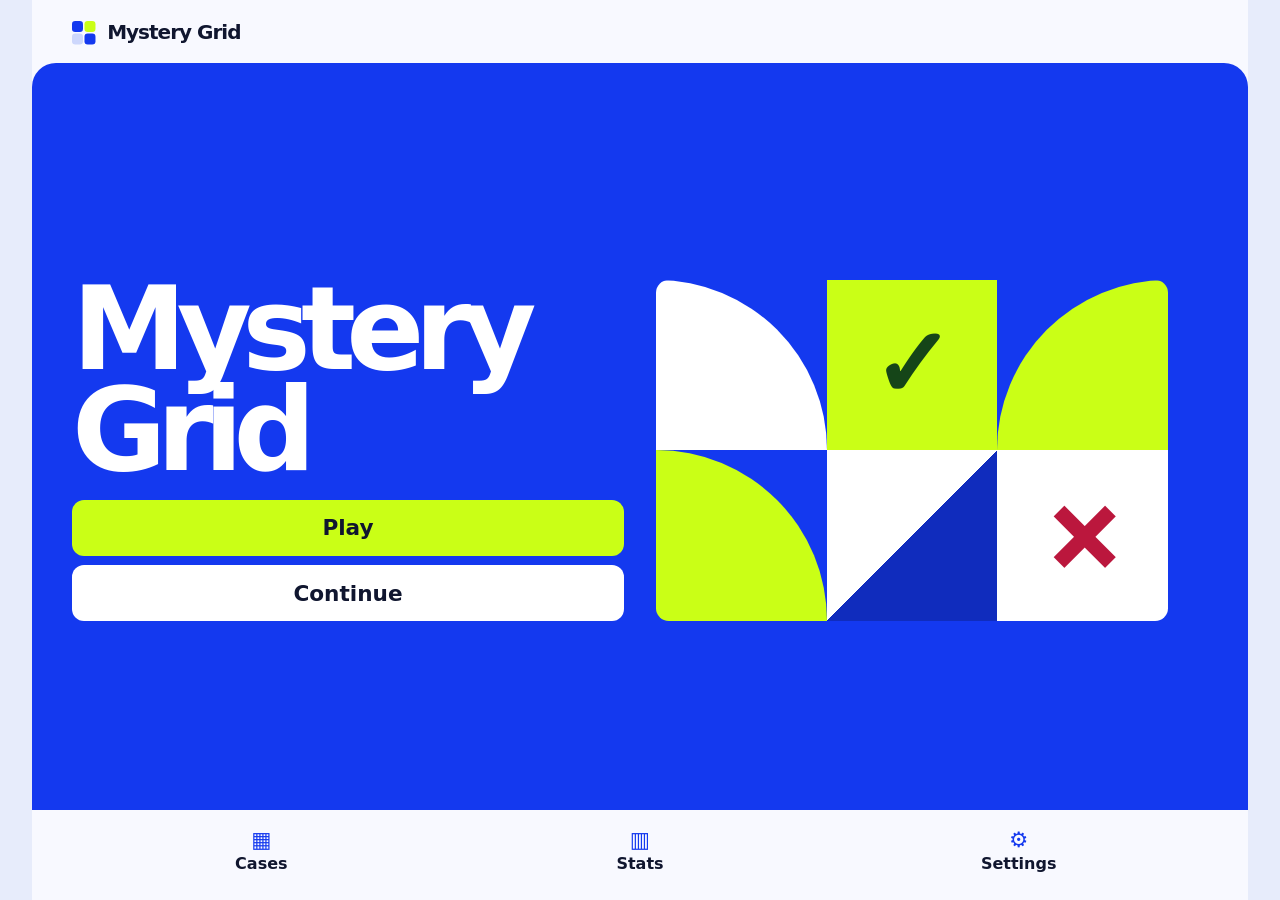
==== index.html @ cb3d14ed "Add layered witness evidence and cipher notes" ====
<!doctype html><html lang="en"><head><meta charset="utf-8"><meta name="viewport" content="width=device-width,initial-scale=1, viewport-fit=cover"><meta name="theme-color" content="#f8f9ff"><link rel="manifest" href="manifest.json"><title>Mystery Grid</title><link rel="stylesheet" href="arcade.css?v=4"></head><body><main>
<section id="home" class="screen home">
  <div class="wordmark"><span class="brand-mark" aria-hidden="true"></span>Mystery Grid</div>
  <div class="home-hero">
    <h1>Mystery<br>Grid</h1>
    <div class="puzzle-art" aria-hidden="true"><span></span><span>✓</span><span></span><span></span><span></span><span>×</span></div>
    <div class="home-actions">
      <button class="play-button" data-go="picker">Play</button>
      <button id="continue">Continue</button>
    </div>
  </div>
  <nav class="home-nav" aria-label="Main menu">
    <button data-go="picker"><span aria-hidden="true">▦</span>Cases</button>
    <button data-go="stats"><span aria-hidden="true">▥</span>Stats</button>
    <button data-go="settings"><span aria-hidden="true">⚙</span>Settings</button>
  </nav>
</section>
<section id="picker" class="screen" hidden><header><button data-go="home" aria-label="Back">←</button><h2 id="pickTitle">Choose a case</h2></header><div id="choices" role="group" aria-label="Difficulty"></div><select id="diff" hidden><option>Easy</option><option>Medium</option><option>Hard</option><option>Expert</option></select><p id="progress"></p><div id="levels"></div><div class="tools"><button id="prevPage" aria-label="Previous page">‹</button><span id="page"></span><button id="nextPage" aria-label="Next page">›</button></div><div class="tools"><input id="number" type="number" min="1" max="1000" value="1" aria-label="Case number"><button id="jump">Go to case</button></div></section>
<section id="play" class="screen workspace" hidden>
  <header><button data-go="picker" aria-label="Back to cases">←</button><h2 id="playTitle">Case</h2><span id="timer">00:00</span></header>
  <nav class="case-nav" aria-label="Case sections">
    <a href="#grid">Grid</a><a href="#evidence">Evidence</a><a href="#dossiers">Dossiers</a><a href="#notes">Notes</a><a href="#accusation">Accuse</a>
  </nav>
  <h3 id="caseTitle"></h3>
  <p id="story"></p>
  <div class="case-layout">
    <section id="grid" aria-labelledby="grid-title">
      <h3 id="grid-title">Logic grid</h3>
      <div id="boards" tabindex="0" role="region" aria-label="Scrollable logic grid"></div>
      <div class="tools grid-tools"><button id="smaller" aria-label="Decrease grid size">−</button><button id="larger" aria-label="Increase grid size">+</button><small>Swipe to explore</small></div>
      <p class="legend">✓ Confirmed · × Cannot be · • Unknown</p>
      <div class="tools grid-actions"><button id="undo">Undo</button><button id="hint">Hint</button><button id="reset">Reset</button></div>
      <p id="status" role="status"></p>
    </section>
    <section id="evidence" aria-labelledby="evidence-title">
      <h3 id="evidence-title">Evidence</h3>
      <p id="medical"></p>
      <p class="evidence-guide">Entries with the same case reference belong together on the grid.</p>
      <article class="evidence-card">
        <p id="evidence-number"></p>
        <p id="evidence-text" aria-live="polite"></p>
        <p id="decode-key" hidden>Cipher key: shift each letter back by three. D becomes A.</p>
        <button id="decode" hidden>Decode note</button>
        <label class="reviewed"><input id="reviewed" type="checkbox"> Mark as reviewed</label>
        <div class="tools"><button id="evidence-prev">Previous</button><button id="evidence-next">Next</button></div>
      </article>
    </section>
    <section id="dossiers"><h3>Case dossiers</h3><div id="roster"></div></section>
    <section id="notes"><h3>Detective notes</h3><textarea id="notepad" aria-label="Detective notes" placeholder="Write your deductions…"></textarea></section>
  </div>
  <section id="accusation">
    <h3>Final accusation</h3>
    <div id="accuse"></div>
    <button id="check" class="primary">Submit accusation</button>
    <p id="verdict" role="status"></p>
    <button id="next">Next case →</button>
  </section>
</section>
<section id="settings" class="screen" hidden><header><button data-go="home" aria-label="Back">←</button><h2>Settings</h2></header><label><input type="checkbox" id="auto"> Auto-elimination</label><p><button id="install" hidden>Install app</button></p></section><section id="stats" class="screen" hidden><header><button data-go="home" aria-label="Back">←</button><h2>Statistics</h2></header><div id="statBody"></div></section></main><script src="puzzles-v3.js"></script><script src="game-v4.js?v=4"></script></body></html>
---- arcade.css ----
:root {
  color-scheme: light;
  --blue: #1439ef;
  --lime: #caff16;
  --ink: #10162f;
  --muted: #505b76;
  --paper: #f8f9ff;
  --line: #bbc6e1;
  --pad: clamp(.75rem, 4vw, 2.5rem);
  font: 16px/1.45 system-ui, sans-serif;
  color: var(--ink);
  background: #e7ecfb;
}

* { box-sizing: border-box; }
[hidden] { display: none !important; }
body { margin: 0; }
main { max-width: 76rem; min-height: 100dvh; margin-inline: auto; background: var(--paper); }
.screen {
  min-height: 100dvh;
  padding: max(1rem, env(safe-area-inset-top))
    max(var(--pad), env(safe-area-inset-right))
    max(1rem, env(safe-area-inset-bottom))
    max(var(--pad), env(safe-area-inset-left));
}

h1, h2, h3 { line-height: 1.08; letter-spacing: -.045em; }
h2 { font-size: clamp(1.65rem, 5vw, 2.75rem); }
button, input, textarea, select { font: inherit; color: inherit; }
button, input[type="number"], textarea, select {
  min-height: 44px;
  padding: .5rem .75rem;
  border: 1px solid var(--line);
  border-radius: .75rem;
  background: white;
}
button { font-weight: 750; cursor: pointer; touch-action: manipulation; }
button:active { filter: brightness(.94); }
:focus-visible { outline: 3px solid #2542bd; outline-offset: 3px; }
@media (hover: hover) {
  button:hover { border-color: var(--blue); }
}

.home {
  display: flex;
  flex-direction: column;
  padding-inline: 0;
}
.wordmark {
  display: flex;
  align-items: center;
  gap: .65rem;
  padding: .15rem max(var(--pad), env(safe-area-inset-left)) .95rem;
  font-size: 1.25rem;
  font-weight: 850;
  letter-spacing: -.05em;
}
.brand-mark {
  width: .7rem;
  height: .7rem;
  margin: 0 .85rem .75rem 0;
  border-radius: .2rem;
  background: var(--blue);
  box-shadow: .78rem 0 var(--lime), 0 .78rem #cdd7fc, .78rem .78rem var(--blue);
}
.home-hero {
  display: grid;
  align-content: start;
  flex: 1;
  gap: clamp(.8rem, 3vw, 1.5rem);
  padding: clamp(1rem, 4vw, 3rem) max(var(--pad), env(safe-area-inset-right)) 1.25rem max(var(--pad), env(safe-area-inset-left));
  border-radius: 1.5rem 1.5rem 0 0;
  background: var(--blue);
  color: white;
}
.home h1 {
  margin: 0;
  font-size: clamp(3.65rem, 15vw, 8.5rem);
  line-height: .87;
  letter-spacing: -.085em;
}
.puzzle-art {
  display: grid;
  grid-template-columns: repeat(3, 1fr);
  width: 100%;
  max-width: 32rem;
  overflow: hidden;
  border-radius: .8rem;
}
.puzzle-art span {
  display: grid;
  place-items: center;
  aspect-ratio: 1;
  font-size: clamp(2.9rem, 13vw, 6rem);
  font-weight: 950;
  line-height: 1;
}
.puzzle-art span:nth-child(1) { background: white; border-start-end-radius: 100%; }
.puzzle-art span:nth-child(2) { background: var(--lime); color: #154518; }
.puzzle-art span:nth-child(3) { background: var(--lime); border-start-start-radius: 100%; }
.puzzle-art span:nth-child(4) { background: var(--lime); border-start-end-radius: 100%; }
.puzzle-art span:nth-child(5) { background: linear-gradient(135deg, white 50%, #102cbd 50%); }
.puzzle-art span:nth-child(6) { background: white; color: #bb173d; }
.home-actions { display: grid; gap: .6rem; }
.home-actions button {
  min-height: 56px;
  border: 0;
  color: var(--ink);
  font-size: 1.35rem;
}
.home-actions .play-button { background: var(--lime); }
.home-actions button:focus-visible { outline-color: white; }
.home-nav { display: grid; grid-template-columns: repeat(3, 1fr); padding: .6rem var(--pad) 0; }
.home-nav button { display: grid; place-items: center; gap: .1rem; border-color: transparent; background: transparent; }
.home-nav span { color: var(--blue); font-size: 1.35rem; line-height: 1; }

header { display: flex; align-items: center; gap: .7rem; margin-bottom: 1rem; }
header button { flex: 0 0 44px; padding: 0; font-size: 1.25rem; }
header h2 { flex: 1; margin: .35rem 0; overflow-wrap: anywhere; }
#timer { color: var(--muted); font-variant-numeric: tabular-nums; }
#choices, #levels { display: grid; grid-template-columns: repeat(4, minmax(0, 1fr)); gap: clamp(.3rem, 1.5vw, .7rem); }
#choices button { padding-inline: .15rem; font-size: clamp(.75rem, 3.6vw, 1rem); }
#choices small { display: none; }
#levels button {
  position: relative;
  overflow: hidden;
  min-height: clamp(3.5rem, 16vw, 6rem);
  padding-inline: .15rem;
  font-size: clamp(1.1rem, 5vw, 2.2rem);
  letter-spacing: -.05em;
}
#levels .solved::after {
  content: '✓';
  position: absolute;
  inset: auto 0 0 auto;
  padding-inline: .25rem;
  border-radius: .4rem 0 0;
  background: var(--lime);
  color: var(--ink);
  font-size: .75rem;
}
#choices [aria-pressed="true"], #levels .selected, .tabs .active, .primary {
  color: white;
  background: var(--blue);
  border-color: var(--blue);
}
.tools, .tabs { display: flex; align-items: center; gap: .5rem; margin-block: .75rem; }
.tools button, .tabs button { flex: 1; }
.tabs button, footer .tools button { padding-inline: .15rem; }
#page { min-width: 4.5rem; text-align: center; font-variant-numeric: tabular-nums; font-weight: 750; }
#number { width: 6rem; }
#progress, .legend, .tools small { color: var(--muted); }
#story, #medical, #statBody, #settings label {
  padding: 1rem;
  border-radius: .8rem;
  background: #e9eeff;
}
.roster { display: grid; grid-template-columns: repeat(auto-fit, minmax(5rem, 1fr)); gap: .5rem; }
.roster span { padding: .5rem; text-align: center; border: 1px solid var(--line); border-radius: .75rem; background: white; }
.roster .item { width: 3rem; height: 3rem; }
.roster small { display: block; overflow-wrap: anywhere; }
.primary { width: 100%; min-height: 54px; margin-top: .5rem; font-size: 1.1rem; }
.panel { min-height: 24vh; }
#boards {
  --cell: max(44px, calc((100vw - var(--pad) * 2 - 2px) / 7));
  overflow: auto;
  max-height: 57dvh;
  width: fit-content;
  max-width: 100%;
  border: 1px solid var(--ink);
  border-radius: .65rem;
  background: #e9eeff;
}
.triangle { border-collapse: separate; border-spacing: 0; width: max-content; }
.triangle td { width: var(--cell); min-width: var(--cell); height: var(--cell); padding: 0; text-align: center; }
.triangle td button {
  display: block;
  width: 100%;
  height: var(--cell);
  min-height: 0;
  padding: 0;
  border: 0;
  border-inline-end: 1px solid var(--line);
  border-block-end: 1px solid var(--line);
  border-radius: 0;
  font-size: 1.35rem;
}
.triangle td .yes { color: #195629; background: #e1f9bb; }
.triangle td .no { color: #a41138; background: #ffdfeb; }
.triangle td button:focus-visible { outline-offset: -3px; }
.triangle tr:first-child td, .triangle td:first-child { position: sticky; z-index: 1; background: #e9eeff; }
.triangle tr:first-child td { top: 0; }
.triangle td:first-child { left: 0; }
.triangle tr:first-child td:first-child { z-index: 2; }
.triangle .edge { border-inline-start: 1px solid var(--ink); }
.triangle .top { border-block-start: 1px solid var(--ink); }
.triangle .item { width: calc(var(--cell) - 6px); height: calc(var(--cell) - 6px); vertical-align: middle; }
.grid-tools button { flex: 0 0 44px; font-size: 1.2rem; }
.grid-tools small { margin-inline-start: auto; }
.legend { font-size: .8rem; }
#hint { background: var(--lime); border-color: #9ac911; }
#clues { list-style: none; padding: 0; }
#clues li { min-height: 48px; display: flex; align-items: flex-start; gap: .75rem; padding: .85rem 0; border-bottom: 1px solid var(--line); }
input[type="checkbox"] { width: 20px; height: 20px; flex-shrink: 0; accent-color: var(--blue); }
.done { text-decoration: line-through; color: var(--muted); }
textarea { width: 100%; min-height: min(20rem, 45dvh); resize: vertical; }
#status, #verdict { font-weight: 700; }
#status:empty, #verdict:empty { display: none; }
#accuse label { display: grid; gap: .35rem; margin-block: .75rem; font-weight: 700; }
#next { margin-top: .75rem; }
#settings label { display: flex; align-items: center; gap: .65rem; min-height: 54px; }
#statBody { font-size: clamp(1.35rem, 5vw, 2.5rem); font-weight: 850; }

@media (min-width: 48rem) and (orientation: landscape) {
  .home-hero {
    grid-template-columns: minmax(0, 1fr) minmax(0, 1fr);
    grid-template-areas: "title art" "actions art";
    align-items: center;
    align-content: center;
    gap: 1.25rem 2rem;
  }
  .home h1 { grid-area: title; font-size: clamp(4rem, 9vw, 8.5rem); }
  .puzzle-art { grid-area: art; }
  .home-actions { grid-area: actions; }
  #levels { grid-template-columns: repeat(5, minmax(0, 1fr)); }
  #boards { --cell: 52px; max-height: 62dvh; }
  #accuse { display: grid; grid-template-columns: repeat(2, minmax(0, 1fr)); gap: 0 1rem; }
}

/* Some mobile browsers use a wide layout viewport when Desktop site is enabled. */
@media (min-width: 48rem) and (orientation: portrait) {
  :root { font-size: clamp(16px, 2.85vw, 28px); }
  button, input[type="number"], textarea, select { min-height: 2.75rem; }
  header button { flex-basis: 2.75rem; }
  .home-actions button, .primary { min-height: 3.5rem; }
  .puzzle-art { max-width: 100%; }
  #choices button { font-size: .9rem; }
  .grid-tools button { flex-basis: 2.75rem; }
}

.case-nav {
  display: flex;
  flex-wrap: wrap;
  gap: .4rem;
}
.case-nav a, #roster a {
  display: inline-flex;
  align-items: center;
  min-height: 44px;
  padding: .35rem .6rem;
  border: 1px solid var(--line);
  border-radius: .6rem;
  background: white;
  color: var(--blue);
  font-weight: 700;
}
.workspace section { min-width: 0; scroll-margin-top: 1rem; }
.workspace h3 { font-size: 1.4rem; margin: 1.25rem 0 .6rem; }
.workspace #medical { margin-top: 0; }
.case-layout { display: grid; gap: .6rem 1.25rem; }
.grid-label { font-size: .75rem; font-weight: 800; text-transform: uppercase; }
.grid-actions button { padding-inline: .25rem; }
.evidence-card, #roster details {
  border: 1px solid var(--line);
  border-radius: .75rem;
  background: white;
  padding: .75rem;
}
#evidence-number { margin-top: 0; color: var(--muted); font-weight: 750; }
#evidence-text { font-weight: 700; overflow-wrap: anywhere; }
#decode-key { color: var(--muted); }
.reviewed { min-height: 44px; display: flex; align-items: center; gap: .5rem; }
#roster h4 { margin-bottom: .5rem; }
#roster details { margin-block: .35rem; }
#roster summary { min-height: 1.5rem; font-weight: 750; cursor: pointer; }
#roster a { margin: .25rem .25rem 0 0; }
#accusation { margin-top: 1.5rem; border-top: 1px solid var(--line); }

@media (min-width: 54rem) and (orientation: landscape) {
  .case-layout { grid-template-columns: minmax(0, 1.35fr) minmax(0, 1fr); }
}

.evidence-guide { color: var(--muted); }
.evidence-card {
  border-inline-start: .3rem solid var(--blue);
  padding: 1rem;
}
#evidence-text { min-height: 3em; line-height: 1.55; }
#evidence-text.coded {
  padding: .65rem;
  border-radius: .35rem;
  background: #e9eeff;
  font-family: ui-monospace, monospace;
}
#decode { background: var(--lime); }
.evidence-card button:disabled { opacity: .48; cursor: default; }
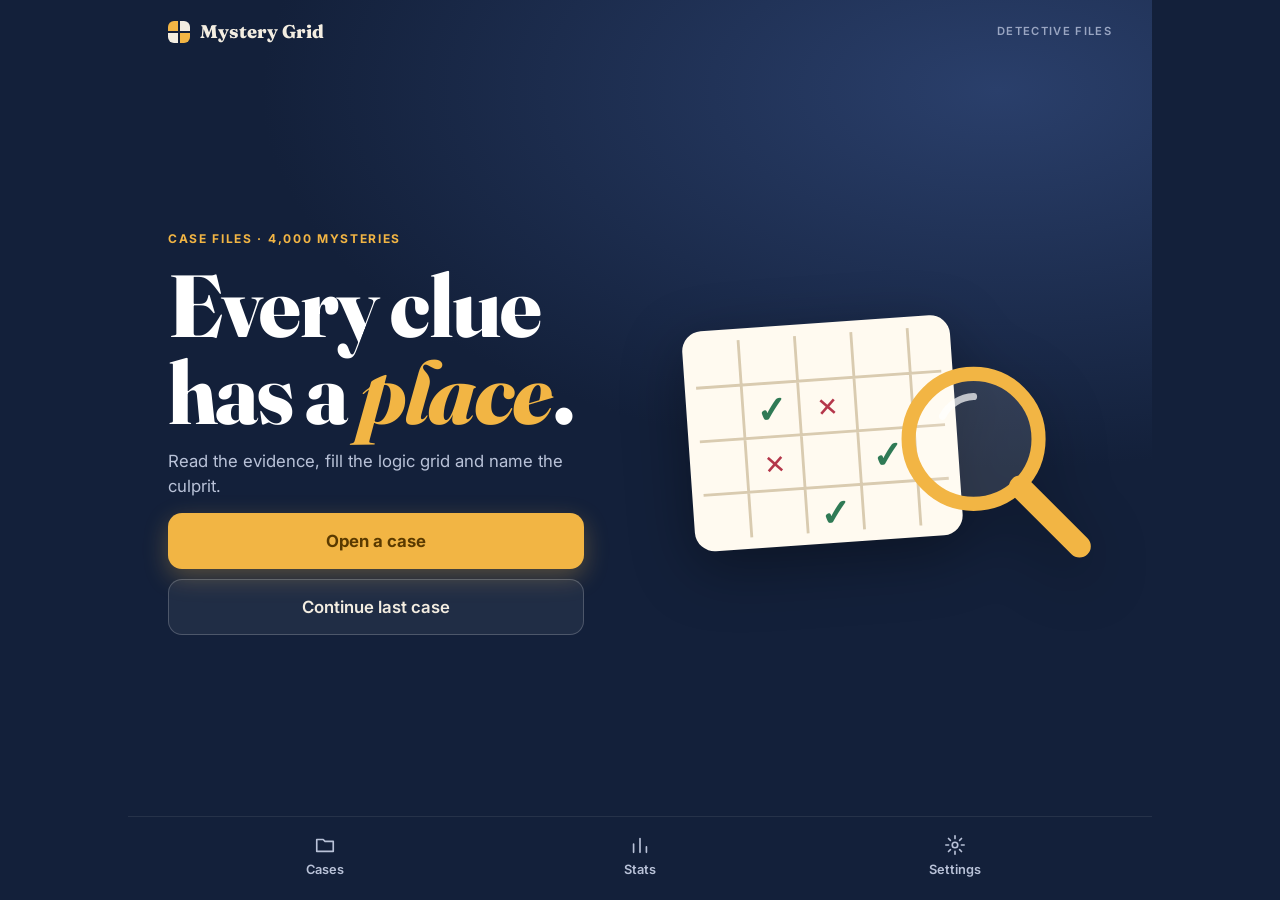
==== commit ba902a51: "Redesign UI with a cohesive detective-file theme New stylesheet (detective.css) with navy/paper/ambe" ====
--- a/index.html
+++ b/index.html
@@ -1,26 +1,41 @@
-<!doctype html><html lang="en"><head><meta charset="utf-8"><meta name="viewport" content="width=device-width,initial-scale=1, viewport-fit=cover"><meta name="theme-color" content="#f8f9ff"><link rel="manifest" href="manifest.json"><title>Mystery Grid</title><link rel="stylesheet" href="arcade.css?v=4"></head><body><main>
+<!doctype html><html lang="en"><head><meta charset="utf-8"><meta name="viewport" content="width=device-width,initial-scale=1, viewport-fit=cover"><meta name="theme-color" content="#13203a"><link rel="manifest" href="manifest.json"><title>Mystery Grid</title><link rel="preconnect" href="https://fonts.googleapis.com"><link rel="preconnect" href="https://fonts.gstatic.com" crossorigin><link rel="stylesheet" href="https://fonts.googleapis.com/css2?family=Fraunces:opsz,wght@9..144,600;9..144,800&family=Inter:wght@400;500;600;700&display=swap"><link rel="stylesheet" href="detective.css?v=6"></head><body><main>
 <section id="home" class="screen home">
-  <div class="wordmark"><span class="brand-mark" aria-hidden="true"></span>Mystery Grid</div>
+  <div class="wordmark"><span class="brand-mark" aria-hidden="true"></span>Mystery Grid <small>Detective Files</small></div>
   <div class="home-hero">
-    <h1>Mystery<br>Grid</h1>
-    <div class="puzzle-art" aria-hidden="true"><span></span><span>✓</span><span></span><span></span><span></span><span>×</span></div>
+    <p class="eyebrow">Case files · 4,000 mysteries</p>
+    <h1>Every clue<br>has a <em>place</em>.</h1>
+    <p class="tagline">Read the evidence, fill the logic grid and name the culprit.</p>
+    <svg class="hero-art" viewBox="0 0 320 200" aria-hidden="true">
+      <rect x="20" y="22" width="190" height="156" rx="14" fill="#fffaf0" transform="rotate(-4 115 100)"/>
+      <g transform="rotate(-4 115 100)" stroke="#d9cbb0" stroke-width="2">
+        <path d="M60 30v140M100 30v140M140 30v140M180 30v140M28 62h174M28 100h174M28 138h174"/>
+      </g>
+      <g transform="rotate(-4 115 100)" font-family="Georgia,serif" font-weight="700" font-size="26" text-anchor="middle">
+        <text x="80" y="90" fill="#2f7a55">✓</text><text x="120" y="90" fill="#b4364a">×</text>
+        <text x="160" y="128" fill="#2f7a55">✓</text><text x="80" y="128" fill="#b4364a">×</text>
+        <text x="120" y="166" fill="#2f7a55">✓</text>
+      </g>
+      <circle cx="222" cy="104" r="46" fill="rgba(255,255,255,.12)" stroke="#f2b544" stroke-width="10"/>
+      <path d="M255 138l42 42" stroke="#f2b544" stroke-width="16" stroke-linecap="round"/>
+      <path d="M200 88a26 26 0 0 1 22-14" stroke="#fff" stroke-width="5" stroke-linecap="round" fill="none" opacity=".7"/>
+    </svg>
     <div class="home-actions">
-      <button class="play-button" data-go="picker">Play</button>
-      <button id="continue">Continue</button>
+      <button class="play-button" data-go="picker">Open a case</button>
+      <button id="continue">Continue last case</button>
     </div>
   </div>
   <nav class="home-nav" aria-label="Main menu">
-    <button data-go="picker"><span aria-hidden="true">▦</span>Cases</button>
-    <button data-go="stats"><span aria-hidden="true">▥</span>Stats</button>
-    <button data-go="settings"><span aria-hidden="true">⚙</span>Settings</button>
+    <button data-go="picker"><svg viewBox="0 0 24 24" aria-hidden="true"><path d="M3 6h7l2 2h9v11H3z"/></svg>Cases</button>
+    <button data-go="stats"><svg viewBox="0 0 24 24" aria-hidden="true"><path d="M5 20V11M12 20V5M19 20v-6"/></svg>Stats</button>
+    <button data-go="settings"><svg viewBox="0 0 24 24" aria-hidden="true"><circle cx="12" cy="12" r="3"/><path d="M12 2v3M12 19v3M2 12h3M19 12h3M4.9 4.9l2.1 2.1M17 17l2.1 2.1M4.9 19.1 7 17M17 7l2.1-2.1"/></svg>Settings</button>
   </nav>
 </section>
 <section id="picker" class="screen" hidden><header><button data-go="home" aria-label="Back">←</button><h2 id="pickTitle">Choose a case</h2></header><div id="choices" role="group" aria-label="Difficulty"></div><select id="diff" hidden><option>Easy</option><option>Medium</option><option>Hard</option><option>Expert</option></select><p id="progress"></p><div id="levels"></div><div class="tools"><button id="prevPage" aria-label="Previous page">‹</button><span id="page"></span><button id="nextPage" aria-label="Next page">›</button></div><div class="tools"><input id="number" type="number" min="1" max="1000" value="1" aria-label="Case number"><button id="jump">Go to case</button></div></section>
 <section id="play" class="screen workspace" hidden>
-  <header><button data-go="picker" aria-label="Back to cases">←</button><h2 id="playTitle">Case</h2><span id="timer">00:00</span></header>
+  <div class="case-bar"><header><button data-go="picker" aria-label="Back to cases">←</button><h2 id="playTitle">Case</h2><span id="timer">00:00</span></header>
   <nav class="case-nav" aria-label="Case sections">
     <a href="#grid">Grid</a><a href="#evidence">Evidence</a><a href="#dossiers">Dossiers</a><a href="#notes">Notes</a><a href="#accusation">Accuse</a>
-  </nav>
+  </nav></div>
   <h3 id="caseTitle"></h3>
   <p id="story"></p>
   <div class="case-layout">
@@ -56,4 +71,4 @@
     <button id="next">Next case →</button>
   </section>
 </section>
-<section id="settings" class="screen" hidden><header><button data-go="home" aria-label="Back">←</button><h2>Settings</h2></header><label><input type="checkbox" id="auto"> Auto-elimination</label><p><button id="install" hidden>Install app</button></p></section><section id="stats" class="screen" hidden><header><button data-go="home" aria-label="Back">←</button><h2>Statistics</h2></header><div id="statBody"></div></section></main><script src="puzzles-v3.js"></script><script src="game-v4.js?v=4"></script></body></html>+<section id="settings" class="screen" hidden><header><button data-go="home" aria-label="Back">←</button><h2>Settings</h2></header><label><input type="checkbox" id="auto"> Auto-elimination</label><p><button id="install" hidden>Install app</button></p></section><section id="stats" class="screen" hidden><header><button data-go="home" aria-label="Back">←</button><h2>Statistics</h2></header><div id="statBody"></div></section></main><script src="puzzles-v3.js"></script><script src="game-v4.js?v=6"></script></body></html>
--- a/detective.css
+++ b/detective.css
@@ -0,0 +1,292 @@
+/* Mystery Grid — "Detective Files" theme */
+:root {
+  color-scheme: light;
+  --night: #13203a;
+  --night-2: #1d2e50;
+  --paper: #f6f0e4;
+  --card: #fffbf3;
+  --ink: #1b2236;
+  --muted: #6a6f80;
+  --line: #e2d7c3;
+  --line-strong: #cbbb9f;
+  --amber: #f2b544;
+  --amber-ink: #5a3a00;
+  --green: #2f7a55;
+  --green-bg: #dff1e4;
+  --red: #b4364a;
+  --red-bg: #fbe2e4;
+  --radius: 16px;
+  --shadow: 0 1px 2px rgba(27, 34, 54, .06), 0 6px 18px rgba(27, 34, 54, .07);
+  --pad: clamp(16px, 4.5vw, 40px);
+  --serif: "Fraunces", Georgia, "Times New Roman", serif;
+  font: 16px/1.5 "Inter", system-ui, -apple-system, sans-serif;
+  color: var(--ink);
+  background: var(--night);
+  -webkit-tap-highlight-color: transparent;
+}
+
+* { box-sizing: border-box; }
+[hidden] { display: none !important; }
+body { margin: 0; background: var(--night); }
+main { max-width: 64rem; min-height: 100dvh; margin-inline: auto; background: var(--paper); }
+.screen {
+  min-height: 100dvh;
+  padding: max(14px, env(safe-area-inset-top)) max(var(--pad), env(safe-area-inset-right))
+    max(28px, env(safe-area-inset-bottom)) max(var(--pad), env(safe-area-inset-left));
+}
+
+h1, h2, h3, h4 { font-family: var(--serif); font-weight: 800; letter-spacing: -.02em; line-height: 1.1; }
+h2 { font-size: clamp(1.5rem, 6vw, 2.25rem); }
+button, input, textarea, select { font: inherit; color: inherit; }
+button, input[type="number"], textarea, select {
+  min-height: 46px;
+  padding: .55rem .9rem;
+  border: 1px solid var(--line);
+  border-radius: 12px;
+  background: var(--card);
+}
+button { font-weight: 600; cursor: pointer; touch-action: manipulation; transition: transform .08s, background .15s, border-color .15s; }
+button:active:not(:disabled) { transform: scale(.97); }
+button:disabled { opacity: .45; cursor: default; }
+@media (hover: hover) { button:hover:not(:disabled) { border-color: var(--line-strong); } }
+:focus-visible { outline: 3px solid var(--amber); outline-offset: 2px; }
+select { appearance: none; background-image: linear-gradient(45deg, transparent 50%, var(--muted) 50%), linear-gradient(135deg, var(--muted) 50%, transparent 50%); background-position: calc(100% - 20px) 50%, calc(100% - 14px) 50%; background-size: 6px 6px; background-repeat: no-repeat; padding-right: 2.5rem; }
+
+/* ---------- Home ---------- */
+.home {
+  display: flex;
+  flex-direction: column;
+  padding: 0;
+  background: radial-gradient(120% 70% at 85% 10%, #2a3f6b 0%, var(--night) 60%);
+  color: #f3ede1;
+}
+.wordmark {
+  display: flex; align-items: center; gap: .6rem;
+  padding: max(18px, env(safe-area-inset-top)) var(--pad) 0;
+  font-family: var(--serif); font-size: 1.15rem; font-weight: 800;
+}
+.wordmark small { font-family: "Inter", sans-serif; font-size: .7rem; font-weight: 600; letter-spacing: .12em; text-transform: uppercase; color: #9aa6c2; margin-left: auto; }
+.brand-mark {
+  width: 22px; height: 22px; border-radius: 6px;
+  background:
+    linear-gradient(var(--amber), var(--amber)) 0 0 / 10px 10px no-repeat,
+    linear-gradient(#f3ede1, #f3ede1) 12px 0 / 10px 10px no-repeat,
+    linear-gradient(#f3ede1, #f3ede1) 0 12px / 10px 10px no-repeat,
+    linear-gradient(var(--amber), var(--amber)) 12px 12px / 10px 10px no-repeat;
+}
+.home-hero {
+  flex: 1;
+  display: grid; align-content: center; gap: 14px;
+  padding: 28px var(--pad) 24px;
+}
+.eyebrow { margin: 0; color: var(--amber); font-size: .75rem; font-weight: 700; letter-spacing: .14em; text-transform: uppercase; }
+.home h1 { margin: 0; font-size: clamp(2.6rem, 12vw, 5.5rem); line-height: .98; color: #fff; }
+.home h1 em { font-style: italic; color: var(--amber); }
+.tagline { margin: 0; max-width: 28rem; color: #b9c2d8; font-size: 1.05rem; }
+.hero-art { width: 100%; max-width: 26rem; height: auto; margin: 8px 0; filter: drop-shadow(0 18px 30px rgba(0,0,0,.35)); }
+.home-actions { display: grid; gap: 10px; max-width: 26rem; }
+.home-actions button { min-height: 56px; border-radius: 14px; font-size: 1.05rem; }
+.home-actions .play-button { border: 0; background: var(--amber); color: var(--amber-ink); font-weight: 700; box-shadow: 0 8px 24px rgba(242, 181, 68, .3); }
+#continue { background: rgba(255,255,255,.06); border-color: rgba(255,255,255,.2); color: #f3ede1; }
+.home-nav {
+  display: grid; grid-template-columns: repeat(3, 1fr);
+  padding: 8px var(--pad) max(12px, env(safe-area-inset-bottom));
+  border-top: 1px solid rgba(255,255,255,.08);
+}
+.home-nav button { display: grid; justify-items: center; gap: 4px; border: 0; background: transparent; color: #b9c2d8; font-size: .8rem; }
+.home-nav svg { width: 22px; height: 22px; fill: none; stroke: currentColor; stroke-width: 1.8; stroke-linecap: round; stroke-linejoin: round; }
+.home-nav button:hover { color: #fff; }
+
+/* ---------- Generic screen header ---------- */
+header { display: flex; align-items: center; gap: 12px; margin-bottom: 18px; }
+header button { flex: 0 0 46px; padding: 0; font-size: 1.2rem; border-radius: 50%; background: var(--card); box-shadow: var(--shadow); border-color: transparent; }
+header h2 { flex: 1; margin: 0; overflow-wrap: anywhere; }
+#timer {
+  padding: .3rem .7rem; border-radius: 999px;
+  background: var(--night); color: #f3ede1;
+  font-variant-numeric: tabular-nums; font-size: .85rem; font-weight: 600;
+}
+
+/* ---------- Case picker ---------- */
+#choices {
+  display: grid; grid-template-columns: repeat(4, minmax(0, 1fr)); gap: 4px;
+  padding: 4px; border-radius: 14px; background: #e9dfcc;
+}
+#choices button { min-height: 42px; padding: 0 .2rem; border: 0; border-radius: 10px; background: transparent; color: var(--muted); font-size: clamp(.8rem, 3.6vw, .95rem); }
+#choices [aria-pressed="true"] { background: var(--card); color: var(--ink); box-shadow: var(--shadow); }
+#choices small { display: none; }
+#progress { margin: 16px 2px 10px; color: var(--muted); font-size: .9rem; font-weight: 500; }
+#levels { display: grid; grid-template-columns: repeat(4, minmax(0, 1fr)); gap: 10px; }
+#levels button {
+  position: relative; aspect-ratio: 1 / .9; min-height: 0; padding: 0;
+  border-color: transparent; border-radius: 14px; background: var(--card); box-shadow: var(--shadow);
+  font-family: var(--serif); font-size: clamp(1.2rem, 5.5vw, 1.9rem); font-weight: 600;
+}
+#levels .selected { background: var(--night); color: #fff; }
+#levels .solved { background: var(--green-bg); color: var(--green); }
+#levels .solved::after {
+  content: '✓'; position: absolute; top: 6px; right: 8px;
+  font-family: "Inter", sans-serif; font-size: .75rem; font-weight: 700;
+}
+#levels .selected.solved { background: var(--green); color: #fff; }
+.tools { display: flex; align-items: center; gap: 8px; margin-block: 14px; }
+.tools button { flex: 1; }
+#page { min-width: 4.5rem; text-align: center; font-variant-numeric: tabular-nums; font-weight: 600; color: var(--muted); }
+#number { width: 6rem; }
+#jump { background: var(--night); color: #fff; border-color: var(--night); }
+
+/* ---------- Play workspace ---------- */
+.workspace { padding-top: 0; }
+.case-bar { position: sticky; top: 0; z-index: 5; margin: 0 calc(var(--pad) * -1); }
+.workspace header {
+  margin: 0; padding: max(12px, env(safe-area-inset-top)) var(--pad) 10px;
+  background: var(--night); color: #fff;
+}
+.workspace header h2 { font-size: 1.25rem; }
+.workspace header button { background: rgba(255,255,255,.1); color: #fff; box-shadow: none; }
+#timer { background: rgba(255,255,255,.12); }
+.case-nav {
+  display: grid; grid-template-columns: repeat(5, minmax(0, 1fr)); gap: 5px;
+  padding: 10px var(--pad);
+  background: rgba(246, 240, 228, .94); backdrop-filter: blur(8px);
+  border-bottom: 1px solid var(--line);
+}
+.case-nav::-webkit-scrollbar { display: none; }
+.case-nav a {
+  display: flex; align-items: center; justify-content: center; min-height: 38px; padding: 0 4px;
+  border-radius: 999px; background: var(--card); border: 1px solid var(--line);
+  color: var(--ink); font-size: clamp(.72rem, 3.3vw, .9rem); font-weight: 600; text-decoration: none; white-space: nowrap;
+}
+.case-nav a:last-child { background: var(--amber); border-color: var(--amber); color: var(--amber-ink); }
+
+#caseTitle { margin: 22px 0 10px; font-size: clamp(1.45rem, 6vw, 2rem); }
+#story {
+  position: relative; margin: 0;
+  padding: 18px 18px 18px 22px;
+  border-radius: var(--radius); background: var(--card); box-shadow: var(--shadow);
+  color: #3b4255; line-height: 1.6;
+}
+#story::before { content: ''; position: absolute; inset: 14px auto 14px 0; width: 4px; border-radius: 0 4px 4px 0; background: var(--amber); }
+
+.case-layout { display: grid; gap: 4px 24px; }
+.workspace section { min-width: 0; scroll-margin-top: 130px; }
+.workspace h3 { margin: 30px 0 12px; font-size: 1.35rem; }
+.case-layout > section > h3, #accusation > h3 { display: flex; align-items: center; gap: 10px; }
+.case-layout > section > h3::before, #accusation > h3::before {
+  content: ''; width: 8px; height: 8px; border-radius: 2px; background: var(--amber); transform: rotate(45deg);
+}
+
+/* Grid */
+#boards {
+  --cell: max(42px, calc((100vw - var(--pad) * 2 - 4px) / 7));
+  overflow: auto; max-height: 60dvh; width: fit-content; max-width: 100%;
+  border-radius: var(--radius); background: var(--card); box-shadow: var(--shadow);
+  border: 1px solid var(--line);
+}
+.triangle { border-collapse: separate; border-spacing: 0; width: max-content; }
+.triangle td { width: var(--cell); min-width: var(--cell); height: var(--cell); padding: 0; text-align: center; }
+.triangle td button {
+  display: block; width: 100%; height: var(--cell); min-height: 0; padding: 0;
+  border: 0; border-right: 1px solid var(--line); border-bottom: 1px solid var(--line); border-radius: 0;
+  background: #fff; font-size: 1.3rem; font-weight: 700; transition: background .12s;
+}
+.triangle td button:active { transform: none; }
+.triangle td .yes { color: var(--green); background: var(--green-bg); }
+.triangle td .no { color: var(--red); background: var(--red-bg); }
+.triangle td button:focus-visible { outline-offset: -3px; }
+.triangle tr:first-child td, .triangle td:first-child { position: sticky; z-index: 1; background: #f3ead9; }
+.triangle tr:first-child td { top: 0; border-bottom: 2px solid var(--line-strong); }
+.triangle td:first-child { left: 0; border-right: 2px solid var(--line-strong); }
+.triangle tr:first-child td:first-child { z-index: 2; }
+.triangle .edge { border-left: 2px solid var(--night-2); }
+.triangle .top { border-top: 2px solid var(--night-2); }
+.triangle .void { background: transparent; }
+.triangle .item { width: calc(var(--cell) - 8px); height: calc(var(--cell) - 8px); vertical-align: middle; }
+.triangle .sticker { padding: 2px; }
+.grid-tools { margin-bottom: 4px; }
+.grid-tools button { flex: 0 0 46px; padding: 0; font-size: 1.2rem; border-radius: 50%; }
+.grid-tools small { margin-left: auto; color: var(--muted); font-size: .8rem; }
+.legend { margin: 4px 0; color: var(--muted); font-size: .8rem; }
+.grid-actions button { padding-inline: .3rem; }
+#hint { background: var(--amber); border-color: var(--amber); color: var(--amber-ink); }
+#status, #verdict { font-weight: 600; }
+#status { padding: 12px 14px; border-radius: 12px; background: #fff3d6; color: var(--amber-ink); font-size: .92rem; }
+#status:empty, #verdict:empty { display: none; }
+
+/* Evidence */
+#medical {
+  margin: 0 0 10px; padding: 14px 16px; border-radius: 12px;
+  background: var(--red-bg); color: #7d2232; font-weight: 600;
+}
+.evidence-guide { margin: 0 0 14px; color: var(--muted); font-size: .9rem; }
+.evidence-card {
+  position: relative; padding: 22px 18px 16px;
+  border-radius: 6px 6px 16px 16px; background: #fffdf6;
+  box-shadow: var(--shadow);
+}
+.evidence-card::before {
+  content: ''; position: absolute; top: -10px; left: 50%; width: 84px; height: 22px; transform: translateX(-50%) rotate(-2deg);
+  background: rgba(242, 181, 68, .55); border-radius: 2px;
+}
+#evidence-number { margin: 0 0 8px; color: var(--muted); font-size: .75rem; font-weight: 700; letter-spacing: .08em; text-transform: uppercase; }
+#evidence-text { min-height: 3em; margin: 0 0 10px; font-family: var(--serif); font-size: 1.12rem; font-weight: 600; line-height: 1.55; overflow-wrap: anywhere; }
+#evidence-text.coded { padding: 10px 12px; border-radius: 8px; background: var(--night); color: #e5ecff; font-family: ui-monospace, Menlo, monospace; font-size: .95rem; letter-spacing: .03em; }
+#decode-key { margin: 0 0 10px; color: var(--muted); font-size: .88rem; }
+#decode { width: 100%; background: var(--night); color: #fff; border-color: var(--night); }
+.reviewed { display: flex; align-items: center; gap: 10px; min-height: 46px; font-weight: 500; }
+input[type="checkbox"] { width: 20px; height: 20px; flex-shrink: 0; accent-color: var(--green); }
+.evidence-card .tools { margin-bottom: 0; }
+
+/* Dossiers */
+#roster h4 { margin: 18px 0 8px; font-family: "Inter", sans-serif; font-size: .75rem; font-weight: 700; letter-spacing: .1em; text-transform: uppercase; color: var(--muted); }
+#roster section:first-child h4 { margin-top: 0; }
+#roster details { margin-block: 8px; border-radius: 14px; background: var(--card); box-shadow: var(--shadow); overflow: hidden; }
+#roster summary { display: flex; align-items: center; gap: 12px; min-height: 56px; padding: 8px 14px; font-weight: 600; cursor: pointer; list-style: none; }
+#roster summary::-webkit-details-marker { display: none; }
+#roster summary::after { content: '›'; margin-left: auto; font-size: 1.4rem; color: var(--muted); transition: transform .15s; }
+#roster details[open] summary::after { transform: rotate(90deg); }
+#roster summary .sticker { width: 38px; height: 38px; flex-shrink: 0; margin: 0; }
+#roster details > p { margin: 0 14px 10px; color: #4d5468; font-size: .92rem; }
+#roster details > a { display: inline-flex; align-items: center; min-height: 36px; margin: 0 0 12px 14px; padding: 0 12px; border-radius: 999px; background: #f3ead9; color: var(--ink); font-size: .85rem; font-weight: 600; text-decoration: none; }
+
+/* Notes */
+textarea {
+  width: 100%; min-height: min(16rem, 40dvh); resize: vertical; padding: 14px 16px;
+  border-radius: var(--radius); box-shadow: var(--shadow); border-color: transparent;
+  background: #fffdf6 repeating-linear-gradient(transparent 0 27px, #efe6d4 27px 28px);
+  background-attachment: local; line-height: 28px;
+}
+
+/* Accusation */
+#accusation {
+  margin: 34px calc(var(--pad) * -1) 0; padding: 6px var(--pad) 28px;
+  background: var(--night); color: #f3ede1; border-radius: 24px 24px 0 0;
+}
+#accusation h3 { color: #fff; }
+#accuse label { display: grid; gap: 6px; margin-block: 12px; font-size: .8rem; font-weight: 600; letter-spacing: .06em; text-transform: uppercase; color: #9aa6c2; }
+#accuse select { background-color: rgba(255,255,255,.08); border-color: rgba(255,255,255,.18); color: #fff; font-size: 1rem; letter-spacing: 0; text-transform: none; }
+#accuse select option { color: var(--ink); }
+.primary { width: 100%; min-height: 56px; margin-top: 10px; border: 0; background: var(--amber); color: var(--amber-ink); font-size: 1.05rem; font-weight: 700; }
+#verdict { margin: 14px 0 0; padding: 12px 14px; border-radius: 12px; background: rgba(255,255,255,.08); }
+#next { width: 100%; margin-top: 10px; background: transparent; border-color: rgba(255,255,255,.25); color: #fff; }
+
+/* Settings / stats */
+#statBody, #settings label { padding: 18px; border-radius: var(--radius); background: var(--card); box-shadow: var(--shadow); }
+#settings label { display: flex; align-items: center; gap: 12px; min-height: 58px; font-weight: 500; }
+#statBody { font-family: var(--serif); font-size: clamp(1.5rem, 6vw, 2.4rem); font-weight: 800; }
+#install { width: 100%; background: var(--night); color: #fff; }
+
+/* ---------- Wider screens ---------- */
+@media (min-width: 48rem) {
+  .home-hero { grid-template-columns: 1fr 1fr; grid-template-areas: "eyebrow art" "title art" "tagline art" "actions art"; align-content: center; column-gap: 40px; }
+  .eyebrow { grid-area: eyebrow; } .home h1 { grid-area: title; } .tagline { grid-area: tagline; }
+  .hero-art { grid-area: art; align-self: center; max-width: 100%; }
+  .home-actions { grid-area: actions; }
+  #levels { grid-template-columns: repeat(5, minmax(0, 1fr)); }
+  #boards { --cell: 52px; }
+  #accuse { display: grid; grid-template-columns: repeat(2, minmax(0, 1fr)); gap: 0 16px; }
+}
+@media (min-width: 60rem) {
+  .case-layout { grid-template-columns: minmax(0, 1.3fr) minmax(0, 1fr); }
+  #accusation { margin-inline: 0; border-radius: 24px; margin-bottom: 24px; }
+}
